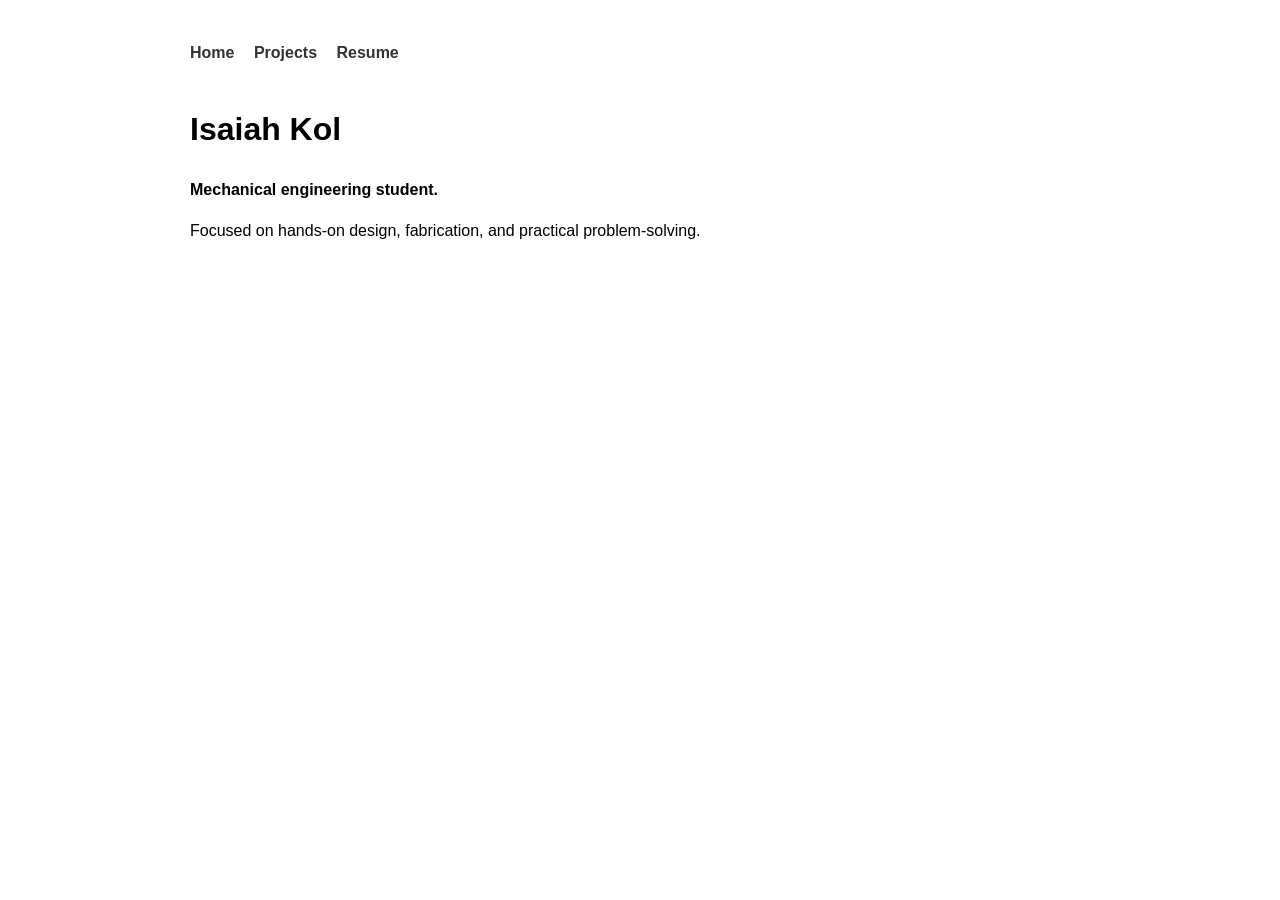
==== index.html @ f59d78ff "Update index.html" ====
<!DOCTYPE html>
<html lang="en">
<head>
  <meta charset="UTF-8">
  <title>Isaiah Kol | Mechanical Engineering Student</title>
  <meta name="viewport" content="width=device-width, initial-scale=1">
  <style>
    body {
      font-family: Arial, sans-serif;
      max-width: 900px;
      margin: 40px auto;
      padding: 0 20px;
      line-height: 1.6;
    }
    nav a {
      margin-right: 15px;
      text-decoration: none;
      font-weight: bold;
      color: #333;
    }
    nav {
      margin-bottom: 30px;
    }
    h1, h2 {
      margin-top: 1.2em;
    }
  </style>
</head>
<body>

<nav>
  <a href="index.html">Home</a>
  <a href="projects.html">Projects</a>
  <a href="resume.html">Resume</a>
</nav>

<h1>Isaiah Kol</h1>
<p><strong>Mechanical engineering student.</strong></p>

<p>
Focused on hands-on design, fabrication, and practical problem-solving.
</p>

</body>
</html>

</body>
</html>
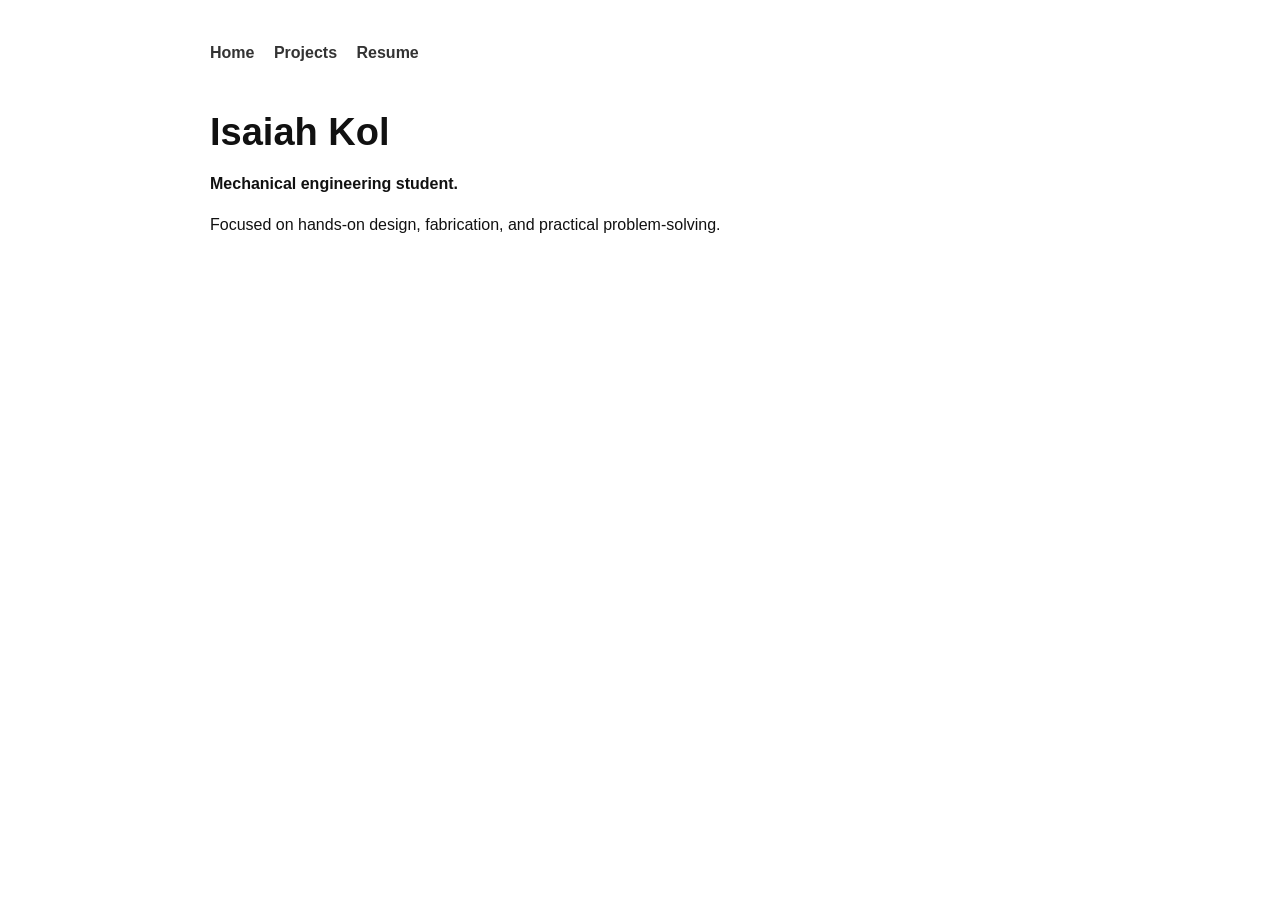
==== commit 16ca6caf: "Update index.html" ====
--- a/index.html
+++ b/index.html
@@ -1,6 +1,7 @@
 <!DOCTYPE html>
 <html lang="en">
 <head>
+  <link rel="stylesheet" href="styles.css">
   <meta charset="UTF-8">
   <title>Isaiah Kol | Mechanical Engineering Student</title>
   <meta name="viewport" content="width=device-width, initial-scale=1">
--- a/styles.css
+++ b/styles.css
@@ -0,0 +1,130 @@
+:root{
+  --text:#111;
+  --muted:#666;
+  --border:#e7e7e7;
+  --bg:#fff;
+  --card:#fafafa;
+}
+
+*{ box-sizing:border-box; }
+body{
+  margin:0;
+  font-family: system-ui, -apple-system, Segoe UI, Roboto, Arial, sans-serif;
+  color:var(--text);
+  background:var(--bg);
+  line-height:1.6;
+}
+
+.container{
+  max-width: 980px;
+  margin: 0 auto;
+  padding: 28px 18px 60px;
+}
+
+header{
+  position: sticky;
+  top: 0;
+  background: rgba(255,255,255,0.9);
+  backdrop-filter: blur(8px);
+  border-bottom: 1px solid var(--border);
+  z-index: 10;
+}
+
+.nav{
+  display:flex;
+  align-items:center;
+  justify-content:space-between;
+  gap:16px;
+  max-width:980px;
+  margin:0 auto;
+  padding:14px 18px;
+}
+
+.brand{
+  font-weight: 700;
+  letter-spacing: 0.2px;
+}
+
+.navlinks{
+  display:flex;
+  gap:14px;
+  flex-wrap:wrap;
+}
+
+.nav a{
+  text-decoration:none;
+  color:var(--text);
+  padding:8px 10px;
+  border-radius:10px;
+}
+.nav a:hover{
+  background: #f2f2f2;
+}
+
+h1{ font-size: 38px; margin: 22px 0 8px; line-height:1.15; }
+h2{ font-size: 22px; margin: 30px 0 10px; }
+p.lead{ font-size: 18px; color: var(--muted); margin-top:0; }
+
+.hero{
+  border:1px solid var(--border);
+  border-radius: 18px;
+  padding: 22px;
+  background: linear-gradient(180deg, #ffffff, #fbfbfb);
+}
+
+.actions{
+  display:flex;
+  gap:12px;
+  flex-wrap:wrap;
+  margin-top:14px;
+}
+
+.btn{
+  display:inline-block;
+  border: 1px solid var(--border);
+  background: #111;
+  color: #fff;
+  padding: 10px 14px;
+  border-radius: 12px;
+  text-decoration:none;
+  font-weight:600;
+}
+.btn.secondary{
+  background:#fff;
+  color:#111;
+}
+.btn:hover{ opacity:0.92; }
+
+.grid{
+  display:grid;
+  grid-template-columns: repeat(3, minmax(0, 1fr));
+  gap:14px;
+  margin-top:14px;
+}
+@media (max-width: 900px){
+  .grid{ grid-template-columns: repeat(2, 1fr); }
+}
+@media (max-width: 620px){
+  .grid{ grid-template-columns: 1fr; }
+}
+
+.card{
+  border:1px solid var(--border);
+  background:var(--card);
+  border-radius: 16px;
+  padding: 16px;
+}
+.card h3{ margin: 0 0 6px; font-size: 18px; }
+.card p{ margin: 0 0 10px; color: var(--muted); }
+.meta{
+  font-size: 13px;
+  color: var(--muted);
+}
+
+iframe.pdf{
+  width:100%;
+  height: 900px;
+  border:1px solid var(--border);
+  border-radius: 14px;
+  background:#fff;
+}
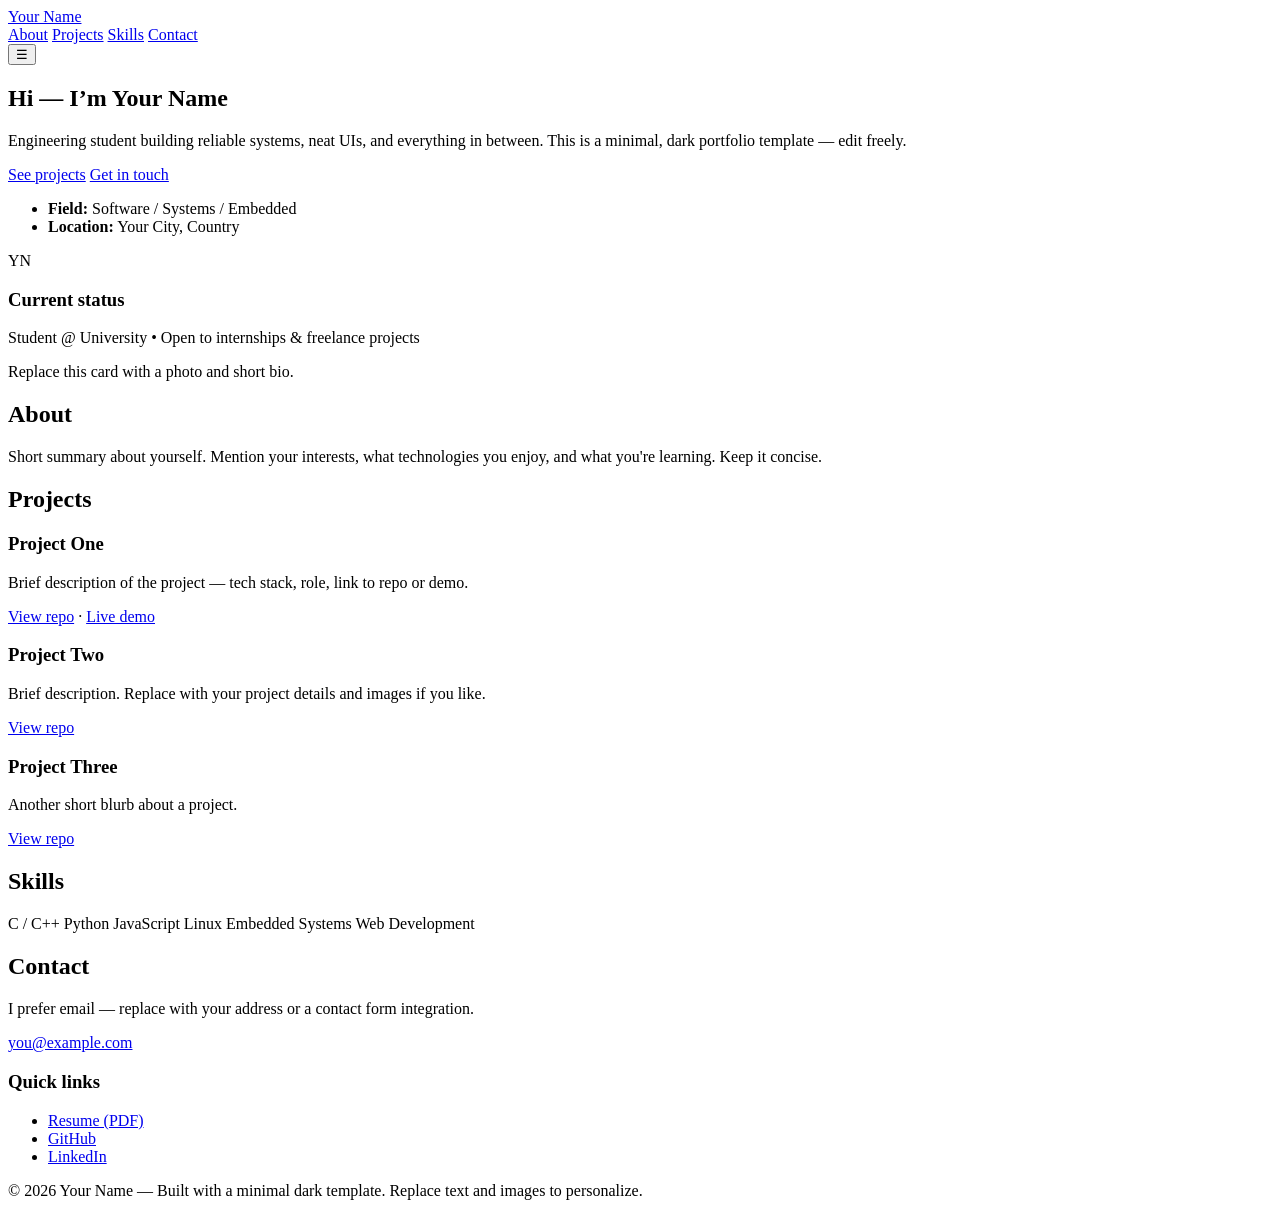
==== commit 0ac6a1ab: "Add dark portfolio template" ====
--- a/index.html
+++ b/index.html
@@ -1,49 +1,125 @@
-<!DOCTYPE html>
+<!doctype html>
 <html lang="en">
-<head>
-  <link rel="stylesheet" href="styles.css">
-  <meta charset="UTF-8">
-  <title>Isaiah Kol | Mechanical Engineering Student</title>
-  <meta name="viewport" content="width=device-width, initial-scale=1">
-  <style>
-    body {
-      font-family: Arial, sans-serif;
-      max-width: 900px;
-      margin: 40px auto;
-      padding: 0 20px;
-      line-height: 1.6;
-    }
-    nav a {
-      margin-right: 15px;
-      text-decoration: none;
-      font-weight: bold;
-      color: #333;
-    }
-    nav {
-      margin-bottom: 30px;
-    }
-    h1, h2 {
-      margin-top: 1.2em;
-    }
-  </style>
-</head>
-<body>
+  <head>
+    <meta charset="utf-8" />
+    <meta name="viewport" content="width=device-width,initial-scale=1" />
+    <title>Your Name — Engineering Student</title>
+    <meta name="description" content="Portfolio template for an engineering student. Replace content with your details." />
+    <link rel="preconnect" href="https://fonts.gstatic.com" crossorigin>
+    <link href="https://fonts.googleapis.com/css2?family=Inter:wght@300;400;600;800&display=swap" rel="stylesheet">
+    <link rel="stylesheet" href="/assets/styles.css">
+  </head>
+  <body>
+    <header class="site-header">
+      <div class="container header-inner">
+        <a class="brand" href="#">Your Name</a>
+        <nav class="nav" id="nav">
+          <a href="#about">About</a>
+          <a href="#projects">Projects</a>
+          <a href="#skills">Skills</a>
+          <a href="#contact">Contact</a>
+        </nav>
+        <button class="nav-toggle" id="navToggle" aria-label="Toggle navigation">☰</button>
+      </div>
+    </header>
 
-<nav>
-  <a href="index.html">Home</a>
-  <a href="projects.html">Projects</a>
-  <a href="resume.html">Resume</a>
-</nav>
+    <main>
+      <section class="hero">
+        <div class="container hero-grid">
+          <div class="hero-content">
+            <h1>Hi — I’m <span class="accent">Your Name</span></h1>
+            <p class="lead">Engineering student building reliable systems, neat UIs, and everything in between. This is a minimal, dark portfolio template — edit freely.</p>
+            <p class="cta-row">
+              <a class="btn primary" href="#projects">See projects</a>
+              <a class="btn outline" href="#contact">Get in touch</a>
+            </p>
+            <ul class="meta-list">
+              <li><strong>Field:</strong> Software / Systems / Embedded</li>
+              <li><strong>Location:</strong> Your City, Country</li>
+            </ul>
+          </div>
+          <div class="hero-card">
+            <div class="avatar" aria-hidden="true">YN</div>
+            <div class="card-body">
+              <h3>Current status</h3>
+              <p>Student @ University • Open to internships & freelance projects</p>
+              <p class="muted">Replace this card with a photo and short bio.</p>
+            </div>
+          </div>
+        </div>
+      </section>
 
-<h1>Isaiah Kol</h1>
-<p><strong>Mechanical engineering student.</strong></p>
+      <section id="about" class="section">
+        <div class="container">
+          <h2>About</h2>
+          <p class="muted">Short summary about yourself. Mention your interests, what technologies you enjoy, and what you're learning. Keep it concise.</p>
+        </div>
+      </section>
 
-<p>
-Focused on hands-on design, fabrication, and practical problem-solving.
-</p>
+      <section id="projects" class="section dark">
+        <div class="container">
+          <h2>Projects</h2>
+          <div class="projects-grid">
+            <article class="project-card">
+              <h3>Project One</h3>
+              <p class="muted">Brief description of the project — tech stack, role, link to repo or demo.</p>
+              <p class="card-actions"><a class="link" href="#">View repo</a> · <a class="link" href="#">Live demo</a></p>
+            </article>
 
-</body>
-</html>
+            <article class="project-card">
+              <h3>Project Two</h3>
+              <p class="muted">Brief description. Replace with your project details and images if you like.</p>
+              <p class="card-actions"><a class="link" href="#">View repo</a></p>
+            </article>
 
-</body>
-</html>
+            <article class="project-card">
+              <h3>Project Three</h3>
+              <p class="muted">Another short blurb about a project.</p>
+              <p class="card-actions"><a class="link" href="#">View repo</a></p>
+            </article>
+          </div>
+        </div>
+      </section>
+
+      <section id="skills" class="section">
+        <div class="container">
+          <h2>Skills</h2>
+          <div class="skill-list">
+            <span class="skill">C / C++</span>
+            <span class="skill">Python</span>
+            <span class="skill">JavaScript</span>
+            <span class="skill">Linux</span>
+            <span class="skill">Embedded Systems</span>
+            <span class="skill">Web Development</span>
+          </div>
+        </div>
+      </section>
+
+      <section id="contact" class="section dark">
+        <div class="container contact-grid">
+          <div>
+            <h2>Contact</h2>
+            <p class="muted">I prefer email — replace with your address or a contact form integration.</p>
+            <p><a class="btn primary" href="mailto:you@example.com">you@example.com</a></p>
+          </div>
+          <div>
+            <h3>Quick links</h3>
+            <ul class="muted">
+              <li><a class="link" href="#">Resume (PDF)</a></li>
+              <li><a class="link" href="#">GitHub</a></li>
+              <li><a class="link" href="#">LinkedIn</a></li>
+            </ul>
+          </div>
+        </div>
+      </section>
+    </main>
+
+    <footer class="site-footer">
+      <div class="container footer-inner">
+        <p>© <span id="year">2026</span> Your Name — Built with a minimal dark template. Replace text and images to personalize.</p>
+      </div>
+    </footer>
+
+    <script src="/assets/scripts.js"></script>
+  </body>
+</html>
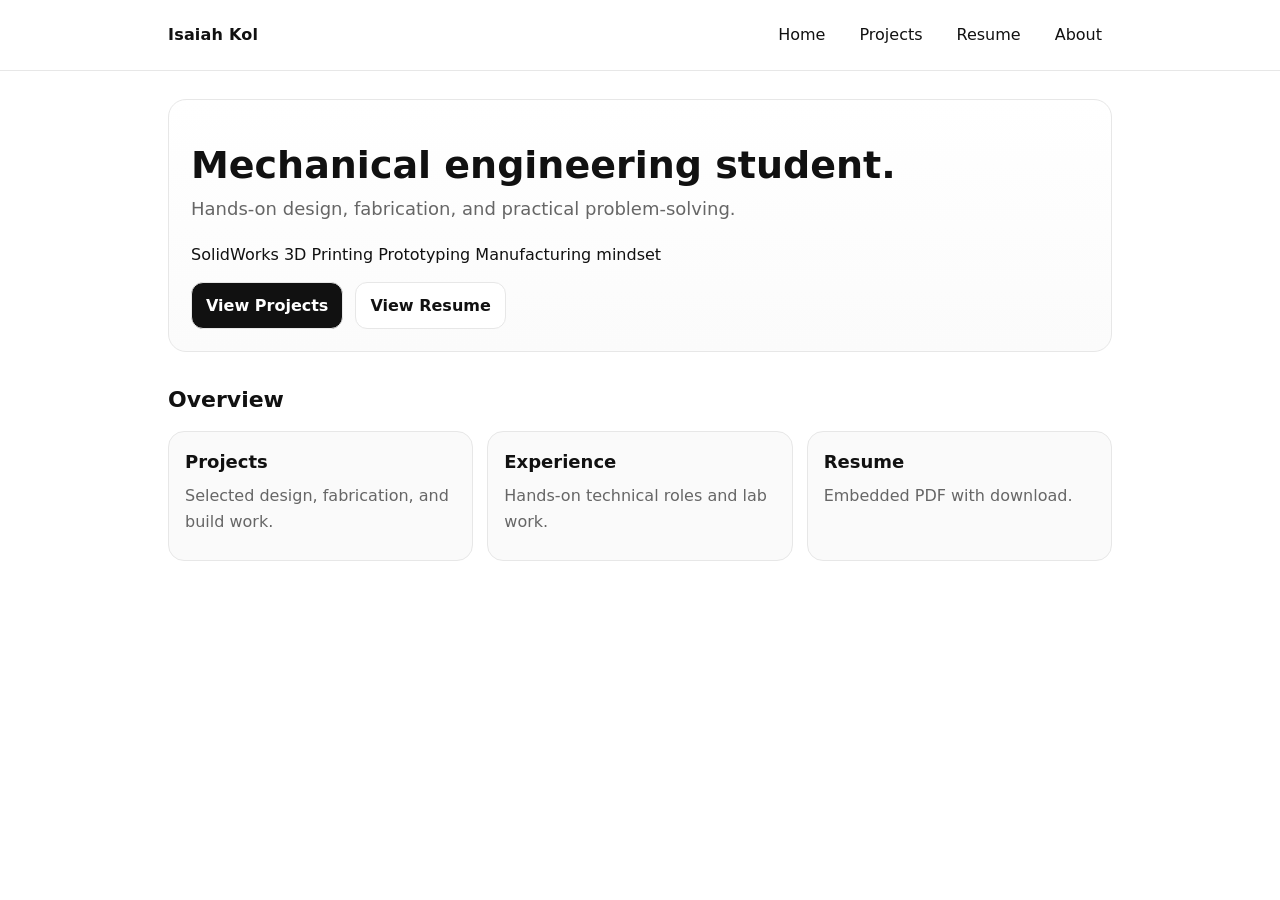
==== commit 0e985170: "Update index.html" ====
--- a/index.html
+++ b/index.html
@@ -1,125 +1,59 @@
-<!doctype html>
+<!DOCTYPE html>
 <html lang="en">
-  <head>
-    <meta charset="utf-8" />
-    <meta name="viewport" content="width=device-width,initial-scale=1" />
-    <title>Your Name — Engineering Student</title>
-    <meta name="description" content="Portfolio template for an engineering student. Replace content with your details." />
-    <link rel="preconnect" href="https://fonts.gstatic.com" crossorigin>
-    <link href="https://fonts.googleapis.com/css2?family=Inter:wght@300;400;600;800&display=swap" rel="stylesheet">
-    <link rel="stylesheet" href="/assets/styles.css">
-  </head>
-  <body>
-    <header class="site-header">
-      <div class="container header-inner">
-        <a class="brand" href="#">Your Name</a>
-        <nav class="nav" id="nav">
-          <a href="#about">About</a>
-          <a href="#projects">Projects</a>
-          <a href="#skills">Skills</a>
-          <a href="#contact">Contact</a>
-        </nav>
-        <button class="nav-toggle" id="navToggle" aria-label="Toggle navigation">☰</button>
-      </div>
-    </header>
+<head>
+  <meta charset="UTF-8">
+  <title>Isaiah Kol | Mechanical Engineering</title>
+  <meta name="viewport" content="width=device-width, initial-scale=1">
+  <link rel="stylesheet" href="styles.css">
+</head>
+<body>
 
-    <main>
-      <section class="hero">
-        <div class="container hero-grid">
-          <div class="hero-content">
-            <h1>Hi — I’m <span class="accent">Your Name</span></h1>
-            <p class="lead">Engineering student building reliable systems, neat UIs, and everything in between. This is a minimal, dark portfolio template — edit freely.</p>
-            <p class="cta-row">
-              <a class="btn primary" href="#projects">See projects</a>
-              <a class="btn outline" href="#contact">Get in touch</a>
-            </p>
-            <ul class="meta-list">
-              <li><strong>Field:</strong> Software / Systems / Embedded</li>
-              <li><strong>Location:</strong> Your City, Country</li>
-            </ul>
-          </div>
-          <div class="hero-card">
-            <div class="avatar" aria-hidden="true">YN</div>
-            <div class="card-body">
-              <h3>Current status</h3>
-              <p>Student @ University • Open to internships & freelance projects</p>
-              <p class="muted">Replace this card with a photo and short bio.</p>
-            </div>
-          </div>
-        </div>
-      </section>
+<header>
+  <div class="nav">
+    <div class="brand">Isaiah Kol</div>
+    <nav class="navlinks">
+      <a href="index.html">Home</a>
+      <a href="projects.html">Projects</a>
+      <a href="resume.html">Resume</a>
+      <a href="about.html">About</a>
+    </nav>
+  </div>
+</header>
 
-      <section id="about" class="section">
-        <div class="container">
-          <h2>About</h2>
-          <p class="muted">Short summary about yourself. Mention your interests, what technologies you enjoy, and what you're learning. Keep it concise.</p>
-        </div>
-      </section>
+<main class="container">
+  <section class="hero">
+    <h1>Mechanical engineering student.</h1>
+    <p class="lead">Hands-on design, fabrication, and practical problem-solving.</p>
 
-      <section id="projects" class="section dark">
-        <div class="container">
-          <h2>Projects</h2>
-          <div class="projects-grid">
-            <article class="project-card">
-              <h3>Project One</h3>
-              <p class="muted">Brief description of the project — tech stack, role, link to repo or demo.</p>
-              <p class="card-actions"><a class="link" href="#">View repo</a> · <a class="link" href="#">Live demo</a></p>
-            </article>
+    <div class="badges">
+      <span class="badge">SolidWorks</span>
+      <span class="badge">3D Printing</span>
+      <span class="badge">Prototyping</span>
+      <span class="badge">Manufacturing mindset</span>
+    </div>
 
-            <article class="project-card">
-              <h3>Project Two</h3>
-              <p class="muted">Brief description. Replace with your project details and images if you like.</p>
-              <p class="card-actions"><a class="link" href="#">View repo</a></p>
-            </article>
+    <div class="actions">
+      <a class="btn" href="projects.html">View Projects</a>
+      <a class="btn secondary" href="resume.html">View Resume</a>
+    </div>
+  </section>
 
-            <article class="project-card">
-              <h3>Project Three</h3>
-              <p class="muted">Another short blurb about a project.</p>
-              <p class="card-actions"><a class="link" href="#">View repo</a></p>
-            </article>
-          </div>
-        </div>
-      </section>
+  <h2>Overview</h2>
+  <div class="grid">
+    <div class="card">
+      <h3>Projects</h3>
+      <p>Selected design, fabrication, and build work.</p>
+    </div>
+    <div class="card">
+      <h3>Experience</h3>
+      <p>Hands-on technical roles and lab work.</p>
+    </div>
+    <div class="card">
+      <h3>Resume</h3>
+      <p>Embedded PDF with download.</p>
+    </div>
+  </div>
+</main>
 
-      <section id="skills" class="section">
-        <div class="container">
-          <h2>Skills</h2>
-          <div class="skill-list">
-            <span class="skill">C / C++</span>
-            <span class="skill">Python</span>
-            <span class="skill">JavaScript</span>
-            <span class="skill">Linux</span>
-            <span class="skill">Embedded Systems</span>
-            <span class="skill">Web Development</span>
-          </div>
-        </div>
-      </section>
-
-      <section id="contact" class="section dark">
-        <div class="container contact-grid">
-          <div>
-            <h2>Contact</h2>
-            <p class="muted">I prefer email — replace with your address or a contact form integration.</p>
-            <p><a class="btn primary" href="mailto:you@example.com">you@example.com</a></p>
-          </div>
-          <div>
-            <h3>Quick links</h3>
-            <ul class="muted">
-              <li><a class="link" href="#">Resume (PDF)</a></li>
-              <li><a class="link" href="#">GitHub</a></li>
-              <li><a class="link" href="#">LinkedIn</a></li>
-            </ul>
-          </div>
-        </div>
-      </section>
-    </main>
-
-    <footer class="site-footer">
-      <div class="container footer-inner">
-        <p>© <span id="year">2026</span> Your Name — Built with a minimal dark template. Replace text and images to personalize.</p>
-      </div>
-    </footer>
-
-    <script src="/assets/scripts.js"></script>
-  </body>
-</html>+</body>
+</html>
--- a/styles.css
+++ b/styles.css
@@ -0,0 +1,130 @@
+:root{
+  --text:#111;
+  --muted:#666;
+  --border:#e7e7e7;
+  --bg:#fff;
+  --card:#fafafa;
+}
+
+*{ box-sizing:border-box; }
+body{
+  margin:0;
+  font-family: system-ui, -apple-system, Segoe UI, Roboto, Arial, sans-serif;
+  color:var(--text);
+  background:var(--bg);
+  line-height:1.6;
+}
+
+.container{
+  max-width: 980px;
+  margin: 0 auto;
+  padding: 28px 18px 60px;
+}
+
+header{
+  position: sticky;
+  top: 0;
+  background: rgba(255,255,255,0.9);
+  backdrop-filter: blur(8px);
+  border-bottom: 1px solid var(--border);
+  z-index: 10;
+}
+
+.nav{
+  display:flex;
+  align-items:center;
+  justify-content:space-between;
+  gap:16px;
+  max-width:980px;
+  margin:0 auto;
+  padding:14px 18px;
+}
+
+.brand{
+  font-weight: 700;
+  letter-spacing: 0.2px;
+}
+
+.navlinks{
+  display:flex;
+  gap:14px;
+  flex-wrap:wrap;
+}
+
+.nav a{
+  text-decoration:none;
+  color:var(--text);
+  padding:8px 10px;
+  border-radius:10px;
+}
+.nav a:hover{
+  background: #f2f2f2;
+}
+
+h1{ font-size: 38px; margin: 22px 0 8px; line-height:1.15; }
+h2{ font-size: 22px; margin: 30px 0 10px; }
+p.lead{ font-size: 18px; color: var(--muted); margin-top:0; }
+
+.hero{
+  border:1px solid var(--border);
+  border-radius: 18px;
+  padding: 22px;
+  background: linear-gradient(180deg, #ffffff, #fbfbfb);
+}
+
+.actions{
+  display:flex;
+  gap:12px;
+  flex-wrap:wrap;
+  margin-top:14px;
+}
+
+.btn{
+  display:inline-block;
+  border: 1px solid var(--border);
+  background: #111;
+  color: #fff;
+  padding: 10px 14px;
+  border-radius: 12px;
+  text-decoration:none;
+  font-weight:600;
+}
+.btn.secondary{
+  background:#fff;
+  color:#111;
+}
+.btn:hover{ opacity:0.92; }
+
+.grid{
+  display:grid;
+  grid-template-columns: repeat(3, minmax(0, 1fr));
+  gap:14px;
+  margin-top:14px;
+}
+@media (max-width: 900px){
+  .grid{ grid-template-columns: repeat(2, 1fr); }
+}
+@media (max-width: 620px){
+  .grid{ grid-template-columns: 1fr; }
+}
+
+.card{
+  border:1px solid var(--border);
+  background:var(--card);
+  border-radius: 16px;
+  padding: 16px;
+}
+.card h3{ margin: 0 0 6px; font-size: 18px; }
+.card p{ margin: 0 0 10px; color: var(--muted); }
+.meta{
+  font-size: 13px;
+  color: var(--muted);
+}
+
+iframe.pdf{
+  width:100%;
+  height: 900px;
+  border:1px solid var(--border);
+  border-radius: 14px;
+  background:#fff;
+}
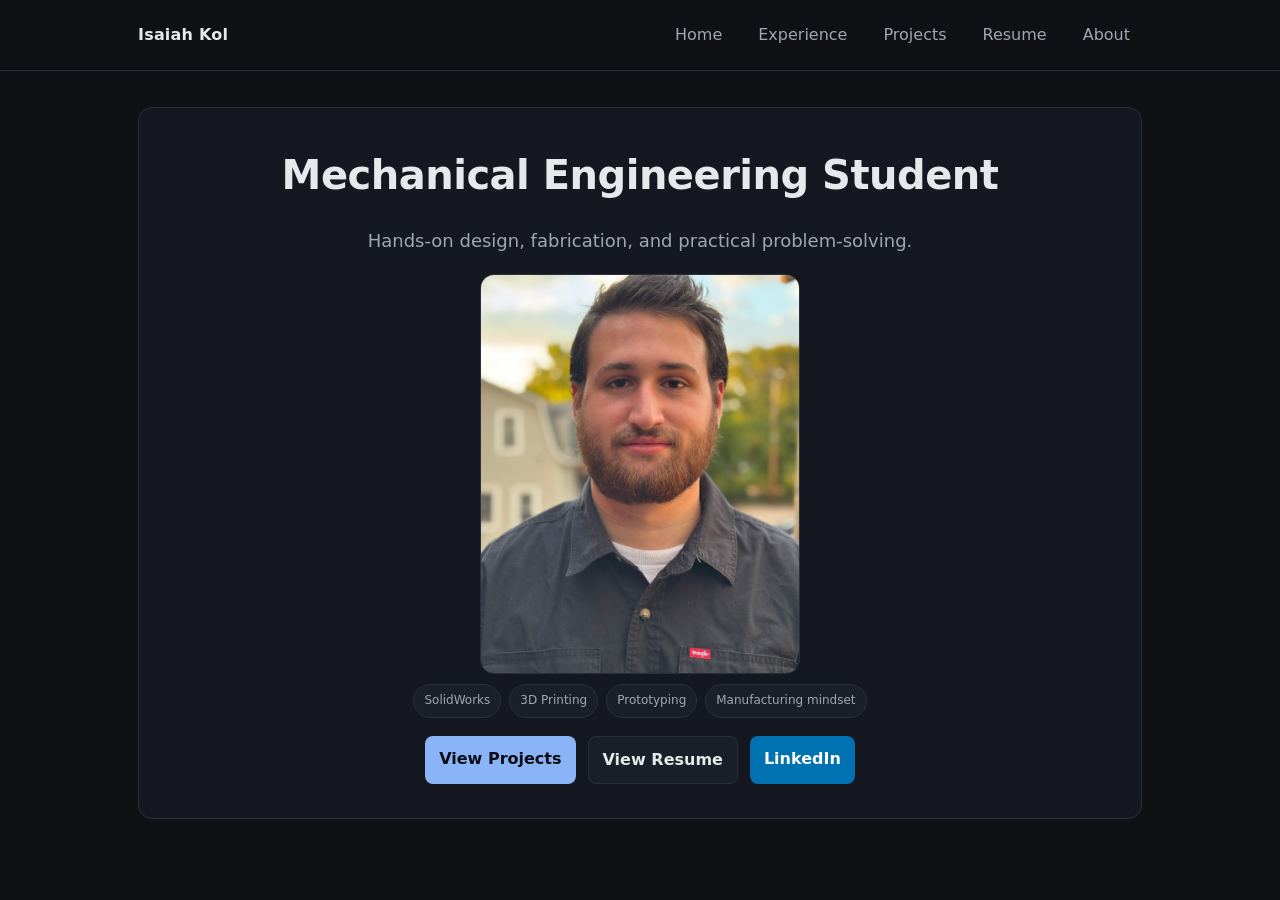
==== commit 380f2be4: "Update index.html" ====
--- a/index.html
+++ b/index.html
@@ -13,6 +13,7 @@
     <div class="brand">Isaiah Kol</div>
     <nav class="navlinks">
       <a href="index.html">Home</a>
+      <a href="experience.html">Experience</a>
       <a href="projects.html">Projects</a>
       <a href="resume.html">Resume</a>
       <a href="about.html">About</a>
@@ -21,38 +22,35 @@
 </header>
 
 <main class="container">
-  <section class="hero">
-    <h1>Mechanical engineering student.</h1>
-    <p class="lead">Hands-on design, fabrication, and practical problem-solving.</p>
+<section class="hero hero-center">
 
-    <div class="badges">
-      <span class="badge">SolidWorks</span>
-      <span class="badge">3D Printing</span>
-      <span class="badge">Prototyping</span>
-      <span class="badge">Manufacturing mindset</span>
-    </div>
+  <h1>Mechanical Engineering Student</h1>
+  <p class="lead">Hands-on design, fabrication, and practical problem-solving.</p>
 
-    <div class="actions">
-      <a class="btn" href="projects.html">View Projects</a>
-      <a class="btn secondary" href="resume.html">View Resume</a>
-    </div>
-  </section>
+  <div class="hero-headshot">
+    <img src="images/headshot.jpg" alt="Isaiah Kol headshot">
+  </div>
 
-  <h2>Overview</h2>
-  <div class="grid">
-    <div class="card">
-      <h3>Projects</h3>
-      <p>Selected design, fabrication, and build work.</p>
-    </div>
-    <div class="card">
-      <h3>Experience</h3>
-      <p>Hands-on technical roles and lab work.</p>
-    </div>
-    <div class="card">
-      <h3>Resume</h3>
-      <p>Embedded PDF with download.</p>
-    </div>
+  <div class="badges" style="justify-content:center;">
+    <span class="badge">SolidWorks</span>
+    <span class="badge">3D Printing</span>
+    <span class="badge">Prototyping</span>
+    <span class="badge">Manufacturing mindset</span>
   </div>
+
+  <div class="actions center" style="margin-top:18px;">
+    <a class="btn" href="projects.html">View Projects</a>
+    <a class="btn secondary" href="resume.html">View Resume</a>
+    <a class="btn linkedin" href="https://www.linkedin.com/in/isaiahkol/" target="_blank" rel="noopener noreferrer">
+      LinkedIn
+    </a>
+  </div>
+
+</section>
+
+
+
+  
 </main>
 
 </body>
--- a/styles.css
+++ b/styles.css
@@ -1,130 +1,262 @@
 :root{
-  --text:#111;
-  --muted:#666;
-  --border:#e7e7e7;
-  --bg:#fff;
-  --card:#fafafa;
+  --bg:#0f1115;
+  --panel:#151821;
+  --panel2:#1b1f2a;
+  --text:#e6e8eb;
+  --muted:#a0a6b2;
+  --border:#2a2f3a;
+  --accent:#8ab4f8;
 }
 
 *{ box-sizing:border-box; }
+html,body{ height:100%; }
+
 body{
   margin:0;
   font-family: system-ui, -apple-system, Segoe UI, Roboto, Arial, sans-serif;
   color:var(--text);
-  background:var(--bg);
-  line-height:1.6;
+  background: var(--bg);
+  line-height:1.65;
+}
+
+a{
+  color:inherit;
+  text-decoration:none;
 }
 
 .container{
-  max-width: 980px;
-  margin: 0 auto;
-  padding: 28px 18px 60px;
-}
-
+  max-width:1040px;
+  margin:0 auto;
+  padding:36px 18px 72px;
+}
+
+/* Header / Nav */
 header{
-  position: sticky;
-  top: 0;
-  background: rgba(255,255,255,0.9);
-  backdrop-filter: blur(8px);
-  border-bottom: 1px solid var(--border);
-  z-index: 10;
+  position:sticky;
+  top:0;
+  z-index:20;
+  background: var(--bg);
+  border-bottom:1px solid var(--border);
 }
 
 .nav{
   display:flex;
   align-items:center;
   justify-content:space-between;
-  gap:16px;
-  max-width:980px;
+  max-width:1040px;
   margin:0 auto;
   padding:14px 18px;
 }
 
 .brand{
-  font-weight: 700;
-  letter-spacing: 0.2px;
+  font-weight:700;
+  letter-spacing:0.2px;
 }
 
 .navlinks{
   display:flex;
-  gap:14px;
+  gap:12px;
+}
+
+.nav a{
+  padding:8px 12px;
+  border-radius:8px;
+  color:var(--muted);
+}
+.nav a:hover{
+  background: var(--panel);
+  color:var(--text);
+}
+
+/* Typography */
+h1{
+  font-size:40px;
+  margin:22px 0 10px;
+  letter-spacing:-0.5px;
+}
+h2{
+  font-size:22px;
+  margin:36px 0 10px;
+}
+p.lead{
+  font-size:18px;
+  color:var(--muted);
+  max-width:70ch;
+}
+
+/* Hero */
+.hero{
+  background: var(--panel);
+  border:1px solid var(--border);
+  border-radius:14px;
+  padding:24px;
+}
+
+/* Badges */
+.badges{
+  display:flex;
+  gap:8px;
   flex-wrap:wrap;
-}
-
-.nav a{
-  text-decoration:none;
+  margin-top:10px;
+}
+.badge{
+  font-size:12px;
+  padding:6px 10px;
+  border-radius:999px;
+  background: var(--panel2);
+  color:var(--muted);
+  border:1px solid var(--border);
+}
+
+/* Buttons */
+.actions{
+  display:flex;
+  gap:12px;
+  margin-top:18px;
+}
+.btn{
+  padding:10px 14px;
+  border-radius:8px;
+  font-weight:600;
+  background: var(--accent);
+  color:#0b0d12;
+}
+.btn.secondary{
+  background: var(--panel2);
   color:var(--text);
-  padding:8px 10px;
-  border-radius:10px;
-}
-.nav a:hover{
-  background: #f2f2f2;
-}
-
-h1{ font-size: 38px; margin: 22px 0 8px; line-height:1.15; }
-h2{ font-size: 22px; margin: 30px 0 10px; }
-p.lead{ font-size: 18px; color: var(--muted); margin-top:0; }
-
-.hero{
-  border:1px solid var(--border);
-  border-radius: 18px;
-  padding: 22px;
-  background: linear-gradient(180deg, #ffffff, #fbfbfb);
-}
-
-.actions{
-  display:flex;
-  gap:12px;
-  flex-wrap:wrap;
-  margin-top:14px;
-}
-
-.btn{
-  display:inline-block;
-  border: 1px solid var(--border);
-  background: #111;
-  color: #fff;
-  padding: 10px 14px;
-  border-radius: 12px;
-  text-decoration:none;
-  font-weight:600;
-}
-.btn.secondary{
-  background:#fff;
-  color:#111;
-}
-.btn:hover{ opacity:0.92; }
-
+  border:1px solid var(--border);
+}
+
+/* Cards / Grid */
 .grid{
   display:grid;
-  grid-template-columns: repeat(3, minmax(0, 1fr));
-  gap:14px;
-  margin-top:14px;
-}
-@media (max-width: 900px){
-  .grid{ grid-template-columns: repeat(2, 1fr); }
-}
-@media (max-width: 620px){
-  .grid{ grid-template-columns: 1fr; }
+  grid-template-columns: repeat(3, 1fr);
+  gap:16px;
+  margin-top:18px;
+}
+@media(max-width:900px){
+  .grid{ grid-template-columns:repeat(2,1fr); }
+}
+@media(max-width:620px){
+  .grid{ grid-template-columns:1fr; }
+  h1{ font-size:34px; }
 }
 
 .card{
-  border:1px solid var(--border);
-  background:var(--card);
-  border-radius: 16px;
-  padding: 16px;
-}
-.card h3{ margin: 0 0 6px; font-size: 18px; }
-.card p{ margin: 0 0 10px; color: var(--muted); }
-.meta{
-  font-size: 13px;
+  background: var(--panel);
+  border:1px solid var(--border);
+  border-radius:14px;
+  padding:18px;
+}
+.card h3{
+  margin:0 0 6px;
+  font-size:18px;
+}
+.card p{
+  margin:0;
+  color:var(--muted);
+}
+
+/* Resume PDF */
+iframe.pdf{
+  width:100%;
+  height:900px;
+  border:none;
+  border-radius:12px;
+  background:#0b0d12;
+}
+/* Home hero split layout */
+.hero-split{
+  display:grid;
+  grid-template-columns: 1.1fr 0.9fr;
+  gap:24px;
+  align-items:center;
+}
+
+.hero-photo{
+  width:100%;
+  aspect-ratio: 4 / 5;
+  border-radius:14px;
+  overflow:hidden;
+  border:1px solid var(--border);
+  background: var(--panel2);
+}
+
+.hero-photo img{
+  width:100%;
+  height:100%;
+  object-fit:cover;
+  display:block;
+}
+
+.cta-stack{
+  display:flex;
+  flex-direction:column;
+  align-items:flex-start;
+  gap:10px;
+  margin-top:18px;
+}
+
+/* LinkedIn link under buttons */
+.linkedin-link{
+  display:inline-flex;
+  align-items:center;
+  gap:8px;
   color: var(--muted);
-}
-
-iframe.pdf{
-  width:100%;
-  height: 900px;
-  border:1px solid var(--border);
-  border-radius: 14px;
-  background:#fff;
-}
+  font-weight:600;
+}
+
+.linkedin-link:hover{
+  color: var(--text);
+  text-decoration: underline;
+}
+
+/* Mobile: stack photo under text */
+@media(max-width:900px){
+  .hero-split{ grid-template-columns: 1fr; }
+  .hero-photo{ aspect-ratio: 16 / 9; }
+}
+/* Centered home hero */
+.hero-center{
+  text-align:center;
+  padding:34px 22px;
+}
+
+.hero-center h1{
+  margin-top:0;
+}
+
+.hero-center .lead{
+  margin-left:auto;
+  margin-right:auto;
+}
+
+/* Headshot in hero */
+.hero-headshot{
+  width:min(320px, 85vw);
+  aspect-ratio: 4 / 5;
+  margin:18px auto 0;
+  border-radius:14px;
+  overflow:hidden;
+  border:1px solid var(--border);
+  background: var(--panel2);
+}
+
+.hero-headshot img{
+  width:100%;
+  height:100%;
+  object-fit:cover;
+  display:block;
+}
+
+/* Buttons row centered */
+.actions.center{
+  justify-content:center;
+  flex-wrap:wrap;
+}
+
+/* LinkedIn button */
+.btn.linkedin{
+  background:#0072b1;
+  color:#ffffff;
+}
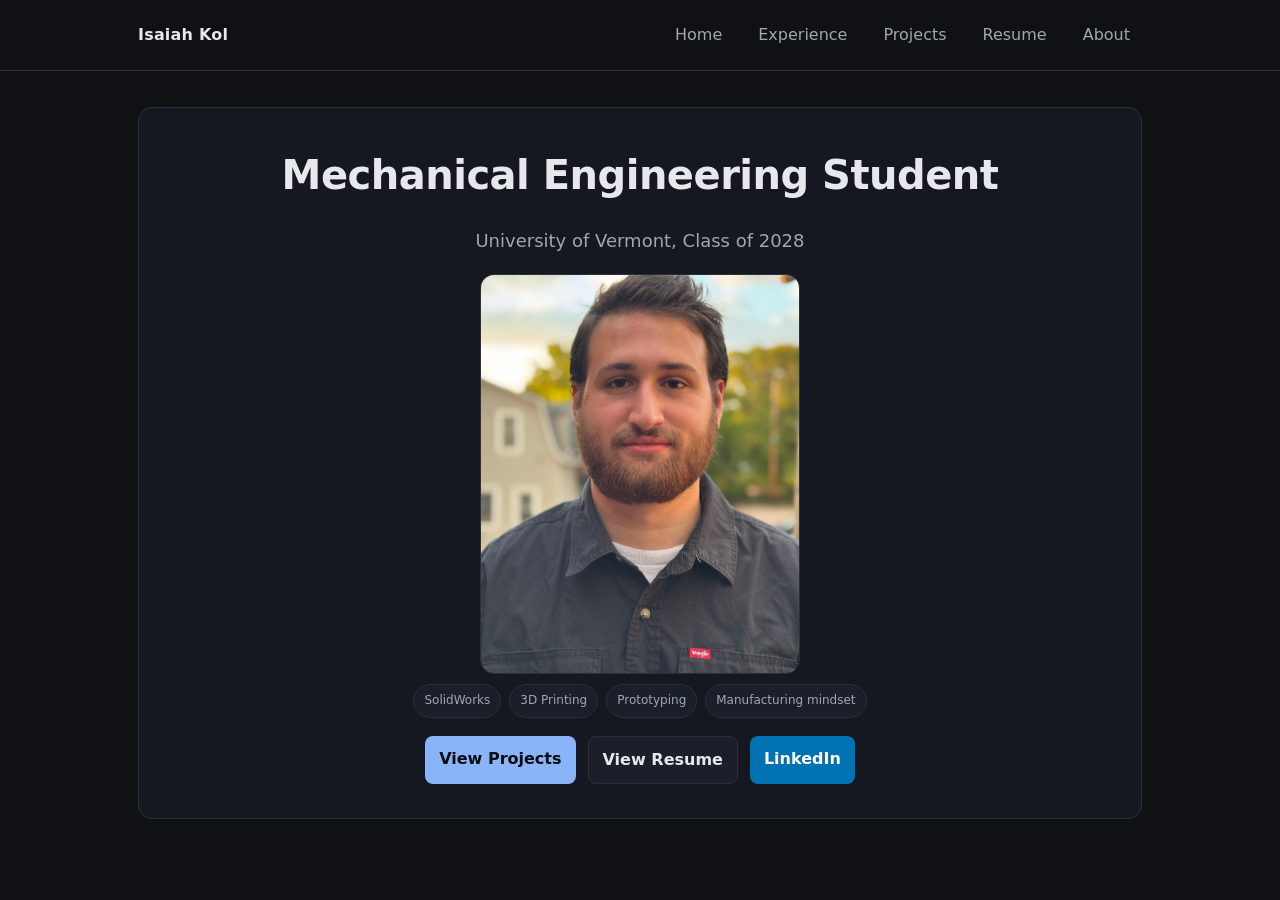
==== commit f67a205b: "Update index.html" ====
--- a/index.html
+++ b/index.html
@@ -25,7 +25,7 @@
 <section class="hero hero-center">
 
   <h1>Mechanical Engineering Student</h1>
-  <p class="lead">Hands-on design, fabrication, and practical problem-solving.</p>
+  <p class="lead">University of Vermont, Class of 2028</p>
 
   <div class="hero-headshot">
     <img src="images/headshot.jpg" alt="Isaiah Kol headshot">
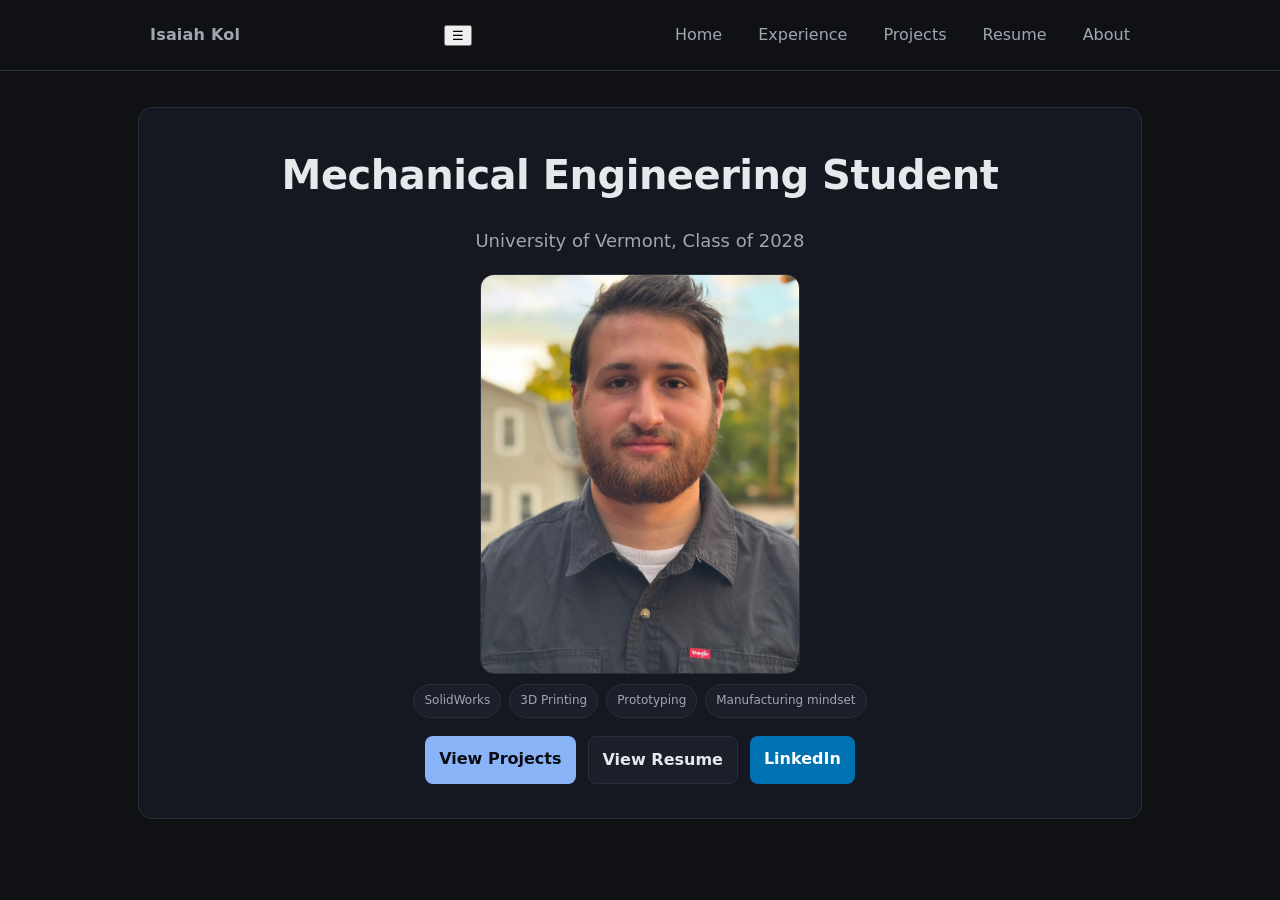
==== commit 6538dfec: "Update index.html" ====
--- a/index.html
+++ b/index.html
@@ -10,8 +10,13 @@
 
 <header>
   <div class="nav">
-    <div class="brand">Isaiah Kol</div>
-    <nav class="navlinks">
+    <a class="brand" href="index.html">Isaiah Kol</a>
+
+    <button class="nav-toggle" aria-label="Open menu" aria-expanded="false" aria-controls="site-nav">
+      ☰
+    </button>
+
+    <nav id="site-nav" class="navlinks">
       <a href="index.html">Home</a>
       <a href="experience.html">Experience</a>
       <a href="projects.html">Projects</a>
@@ -20,6 +25,7 @@
     </nav>
   </div>
 </header>
+
 
 <main class="container">
 <section class="hero hero-center">
@@ -52,6 +58,17 @@
 
   
 </main>
+<script>
+  const btn = document.querySelector('.nav-toggle');
+  const nav = document.querySelector('.navlinks');
+
+  if (btn && nav) {
+    btn.addEventListener('click', () => {
+      const isOpen = nav.classList.toggle('open');
+      btn.setAttribute('aria-expanded', isOpen ? 'true' : 'false');
+    });
+  }
+</script>
 
 </body>
 </html>
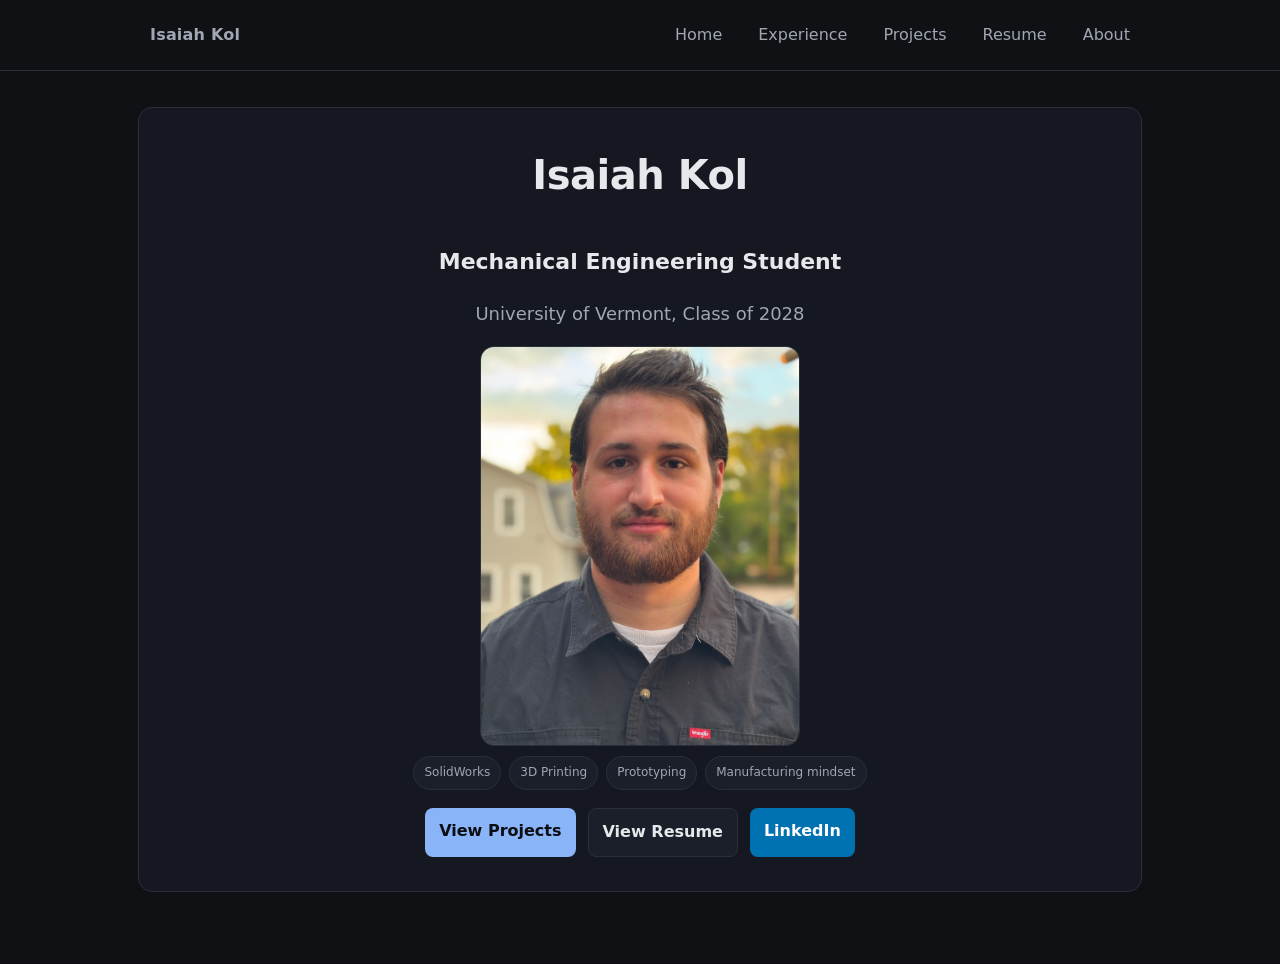
==== commit ccf69607: "Update index.html" ====
--- a/index.html
+++ b/index.html
@@ -30,7 +30,8 @@
 <main class="container">
 <section class="hero hero-center">
 
-  <h1>Mechanical Engineering Student</h1>
+  <h1>Isaiah Kol</h1>
+  <h2>Mechanical Engineering Student</h2>
   <p class="lead">University of Vermont, Class of 2028</p>
 
   <div class="hero-headshot">
--- a/styles.css
+++ b/styles.css
@@ -246,6 +246,7 @@
   width:100%;
   height:100%;
   object-fit:cover;
+  object-position: 50% 20%;
   display:block;
 }
 
@@ -260,3 +261,158 @@
   background:#0072b1;
   color:#ffffff;
 }
+/* Hamburger + mobile nav */
+.nav-toggle{
+  display:none;
+  background: transparent;
+  border: 1px solid var(--border);
+  color: var(--text);
+  border-radius: 10px;
+  padding: 8px 10px;
+  font-size: 18px;
+  line-height: 1;
+  cursor: pointer;
+}
+
+@media (max-width: 760px){
+  .nav-toggle{ display:inline-flex; align-items:center; justify-content:center; }
+
+  /* hide links by default on mobile */
+  .navlinks{
+    display:none;
+    position:absolute;
+    left:18px;
+    right:18px;
+    top:58px;
+    background: var(--panel);
+    border: 1px solid var(--border);
+    border-radius: 14px;
+    padding: 10px;
+    flex-direction: column;
+    gap: 6px;
+  }
+
+  /* show when open */
+  .navlinks.open{ display:flex; }
+
+  /* make header hold the dropdown positioning */
+  header{ position: sticky; }
+  .nav{ position: relative; }
+}
+@media (max-width: 620px){
+  .hero-center h1{
+    font-size: 30px;
+    line-height: 1.15;
+    letter-spacing: -0.3px;
+  }
+}
+@media (max-width: 620px){
+  .hero-headshot{
+    width: 95%;
+    margin-left: auto;
+    margin-right: auto;
+    aspect-ratio: 1 / 1;
+  }
+}
+
+@media (max-width: 620px){
+  .badges{ margin-top: 10px; }
+  .actions.center{ margin-top: 12px !important; }
+}
+.hero{ overflow: hidden; }
+/* Media carousel (horizontal scroll) */
+.carousel{
+  display:flex;
+  gap:12px;
+  overflow-x:auto;
+  padding: 10px 4px 14px;
+  scroll-snap-type: x mandatory;
+  -webkit-overflow-scrolling: touch;
+}
+
+.carousel::-webkit-scrollbar{
+  height:10px;
+}
+.carousel::-webkit-scrollbar-thumb{
+  background: var(--border);
+  border-radius: 999px;
+}
+
+.slide{
+  flex: 0 0 auto;
+  width: min(350px, 92%);
+  scroll-snap-align: center;
+  border: 1px solid var(--border);
+  border-radius: 14px;
+  overflow: hidden;
+  background: var(--panel);
+}
+
+.slide img,
+.slide video{
+  width:100%;
+  height:auto;
+  display:block;
+}
+
+/* Optional caption under each slide */
+.caption{
+  padding:10px 12px;
+  color: var(--muted);
+  font-size: 14px;
+  border-top: 1px solid var(--border);
+  background: var(--panel);
+}
+.project-hero{
+  margin: 18px 0 22px;
+  border: 1px solid var(--border);
+  border-radius: 14px;
+  overflow: hidden;
+  background: var(--panel);
+}
+
+.project-hero img{
+  width: 100%;
+  height: auto;
+  display: block;
+}
+/* Project tiles */
+.project-card{
+  display:block;
+  position:relative;
+  height: 200px;              /* set your tile height */
+  border-radius: 14px;
+  overflow:hidden;
+  border: 1px solid var(--border);
+  background: var(--panel);
+}
+
+.project-card img{
+  width:100%;
+  height:100%;
+  object-fit: cover;
+  display:block;
+}
+
+.project-card .overlay{
+  position:absolute;
+  left:0;
+  right:0;
+  bottom:0;
+  padding: 12px 12px;
+  background: rgba(0,0,0,0.55);
+}
+
+.project-card h3{
+  margin:0;
+  font-size: 16px;
+  color: var(--text);
+}
+
+/* Nice hover */
+.project-card:hover{
+  transform: translateY(-1px);
+}
+.project-card{
+  transition: transform 120ms ease;
+}
